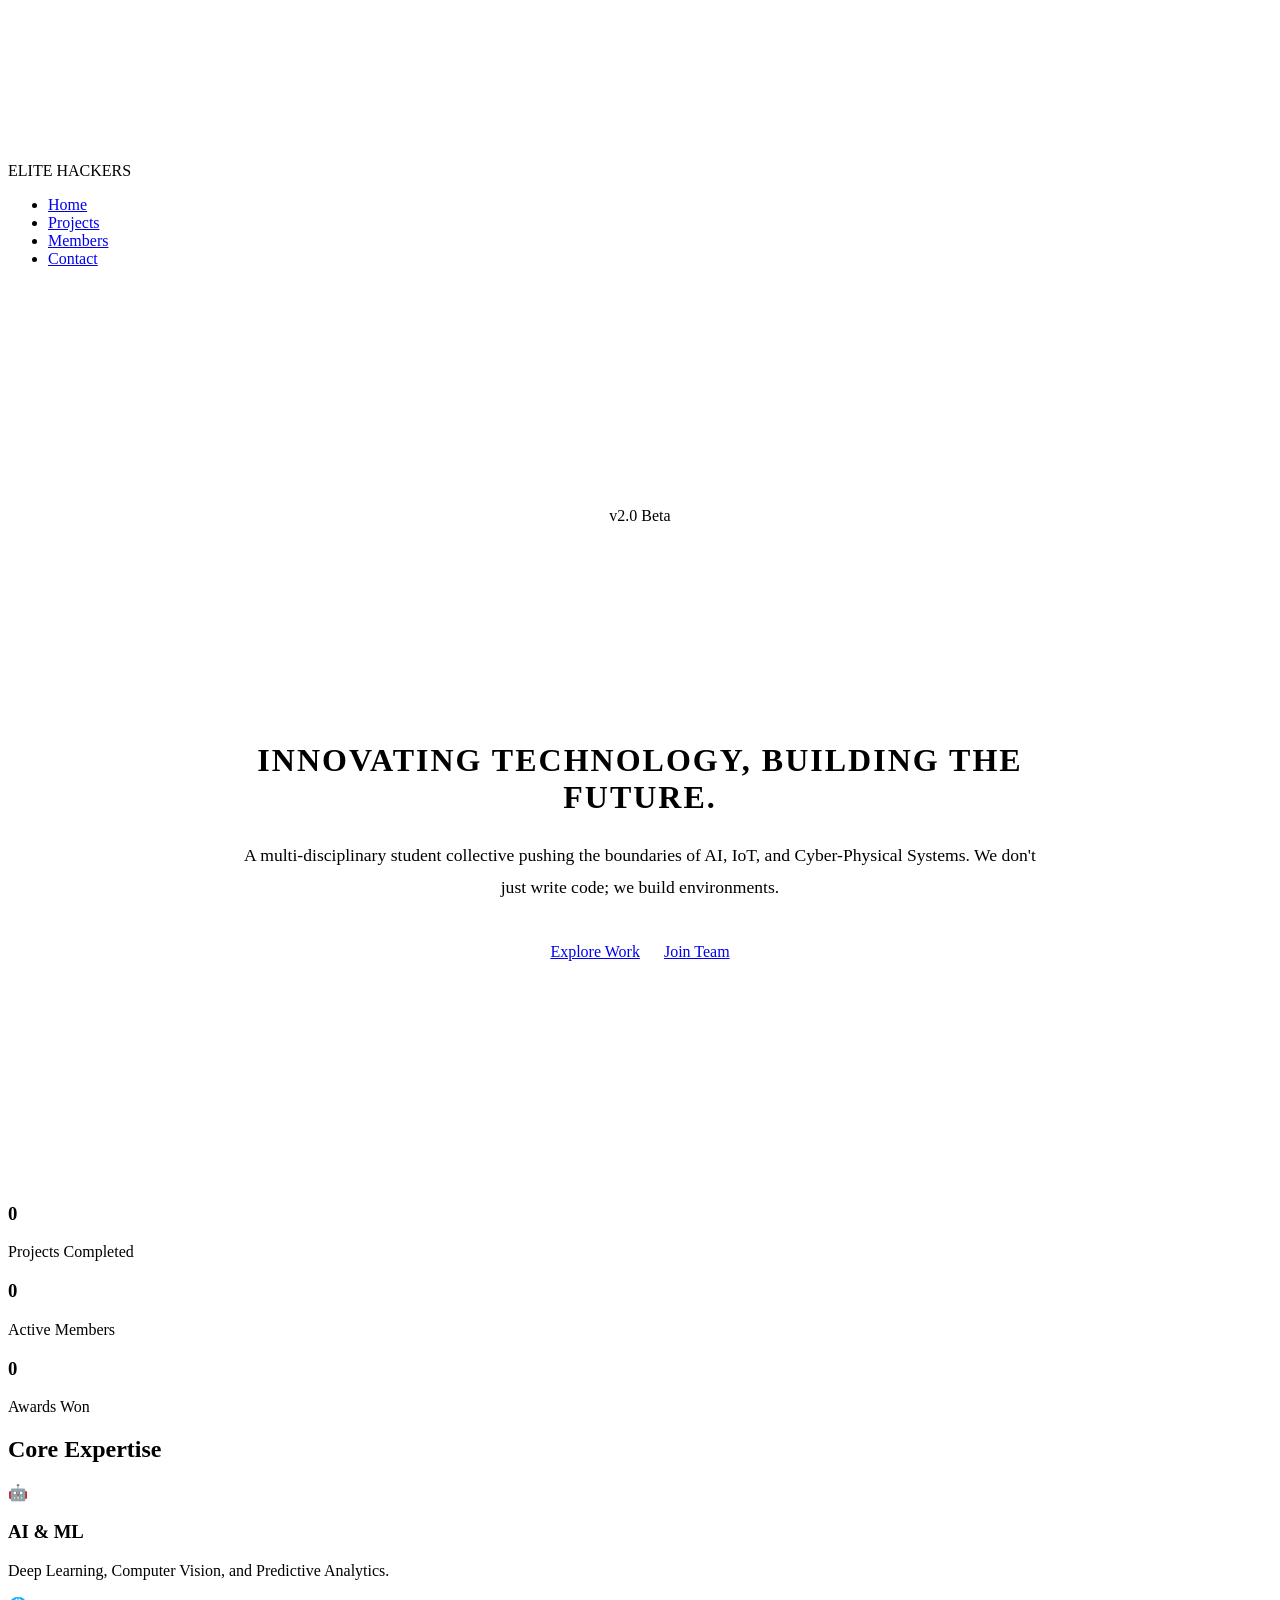
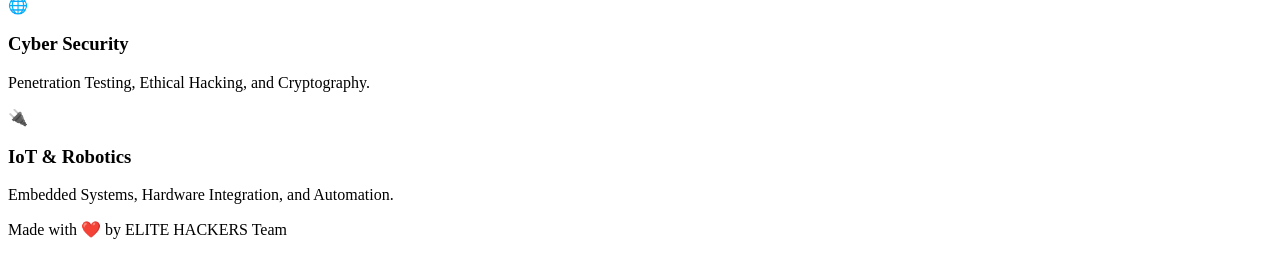
==== index.html @ 96a6b750 "Add files via upload" ====
<!DOCTYPE html>
<html lang="en">
<head>
    <meta charset="UTF-8">
    <meta name="viewport" content="width=device-width, initial-scale=1.0">
    <title>ELITE HACKERS - Portfolio</title>
    <link rel="stylesheet" href="style.css">
    <!-- Specific styles for the home page hero -->
    <style>
        .hero {
            height: 100vh;
            display: flex;
            align-items: center;
            justify-content: center;
            text-align: center;
            position: relative;
            z-index: 10;
        }
        .hero-content {
            max-width: 800px;
            padding: 2rem;
        }
        .hero-title {
            font-size: clamp(3rem, 8vw, 6rem);
            color: #fff;
            margin-bottom: 1rem;
            text-shadow: 0 0 10px var(--neon-blue), 0 0 40px var(--neon-blue);
            animation: pulseGlow 3s infinite alternate;
        }
        .hero-subtitle {
            font-family: var(--font-heading);
            font-size: clamp(1.2rem, 3vw, 2rem);
            color: var(--neon-green);
            margin-bottom: 1.5rem;
            text-transform: uppercase;
            letter-spacing: 2px;
        }
        .hero-desc {
            font-size: 1.1rem;
            color: var(--text-secondary);
            margin-bottom: 2.5rem;
            line-height: 1.8;
        }
        .hero-buttons {
            display: flex;
            gap: 1.5rem;
            justify-content: center;
            flex-wrap: wrap;
        }
        @keyframes pulseGlow {
            0% {
                text-shadow: 0 0 10px var(--neon-blue), 0 0 40px var(--neon-blue);
            }
            100% {
                text-shadow: 0 0 20px var(--neon-blue), 0 0 60px var(--neon-blue), 0 0 80px var(--neon-blue);
            }
        }
    </style>
</head>
<body class="smooth-scroll">
    <!-- Animated Background -->
    <canvas id="bg-canvas"></canvas>
    <!-- Navigation -->
    <header>
        <nav class="container">
            <div class="logo">ELITE <span>HACKERS</span></div>
            <ul class="nav-links">
                <li><a href="index.html">Home</a></li>
                <li><a href="projects.html">Projects</a></li>
                <li><a href="members.html">Members</a></li>
                <li><a href="contact.html">Contact</a></li>
            </ul>
            <div class="menu-toggle">
                <span></span>
                <span></span>
                <span></span>
            </div>
        </nav>
    </header>
    <!-- Hero Section -->
    <main>
        <section class="hero container">
            <div class="hero-content fade-in">
                <div class="badge neon-text">v2.0 Beta</div>
                <h1 class="hero-title">ELITE HACKERS</h1>
                <div class="glitch-wrapper">
                    <h2 class="hero-subtitle glitch" data-text="Innovating Technology, Building the Future.">Innovating Technology, Building the Future.</h2>
                </div>
                <p class="hero-desc">
                    A multi-disciplinary student collective pushing the boundaries of AI, IoT, and Cyber-Physical Systems. We don't just write code; we build environments.
                </p>
                <div class="hero-buttons">
                    <a href="projects.html" class="btn btn-primary"><span>Explore Work</span></a>
                    <a href="contact.html" class="btn btn-secondary"><span>Join Team</span></a>
                </div>
            </div>
        </section>
        <!-- Stats Section -->
        <section class="stats container">
            <div class="stat-item fade-in">
                <h3 class="stat-number" data-target="25">0</h3>
                <p class="stat-label">Projects Completed</p>
            </div>
            <div class="stat-item fade-in">
                <h3 class="stat-number" data-target="15">0</h3>
                <p class="stat-label">Active Members</p>
            </div>
            <div class="stat-item fade-in">
                <h3 class="stat-number" data-target="10">0</h3>
                <p class="stat-label">Awards Won</p>
            </div>
        </section>
        <!-- Technical Excellence (Skills Matrix) -->
        <section class="skills container">
            <h2 class="section-title">Core Expertise</h2>
            <div class="skills-grid">
                <div class="skill-card fade-in">
                    <div class="skill-icon">🤖</div>
                    <h3>AI & ML</h3>
                    <p>Deep Learning, Computer Vision, and Predictive Analytics.</p>
                </div>
                <div class="skill-card fade-in">
                    <div class="skill-icon">🌐</div>
                    <h3>Cyber Security</h3>
                    <p>Penetration Testing, Ethical Hacking, and Cryptography.</p>
                </div>
                <div class="skill-card fade-in">
                    <div class="skill-icon">🔌</div>
                    <h3>IoT & Robotics</h3>
                    <p>Embedded Systems, Hardware Integration, and Automation.</p>
                </div>
            </div>
        </section>
    </main>
    <!-- Footer -->
    <footer>
        <div class="container">
            <p>Made with ❤️ by <span>ELITE HACKERS</span> Team</p>
        </div>
    </footer>
    <script src="script.js"></script>
</body>
</html>
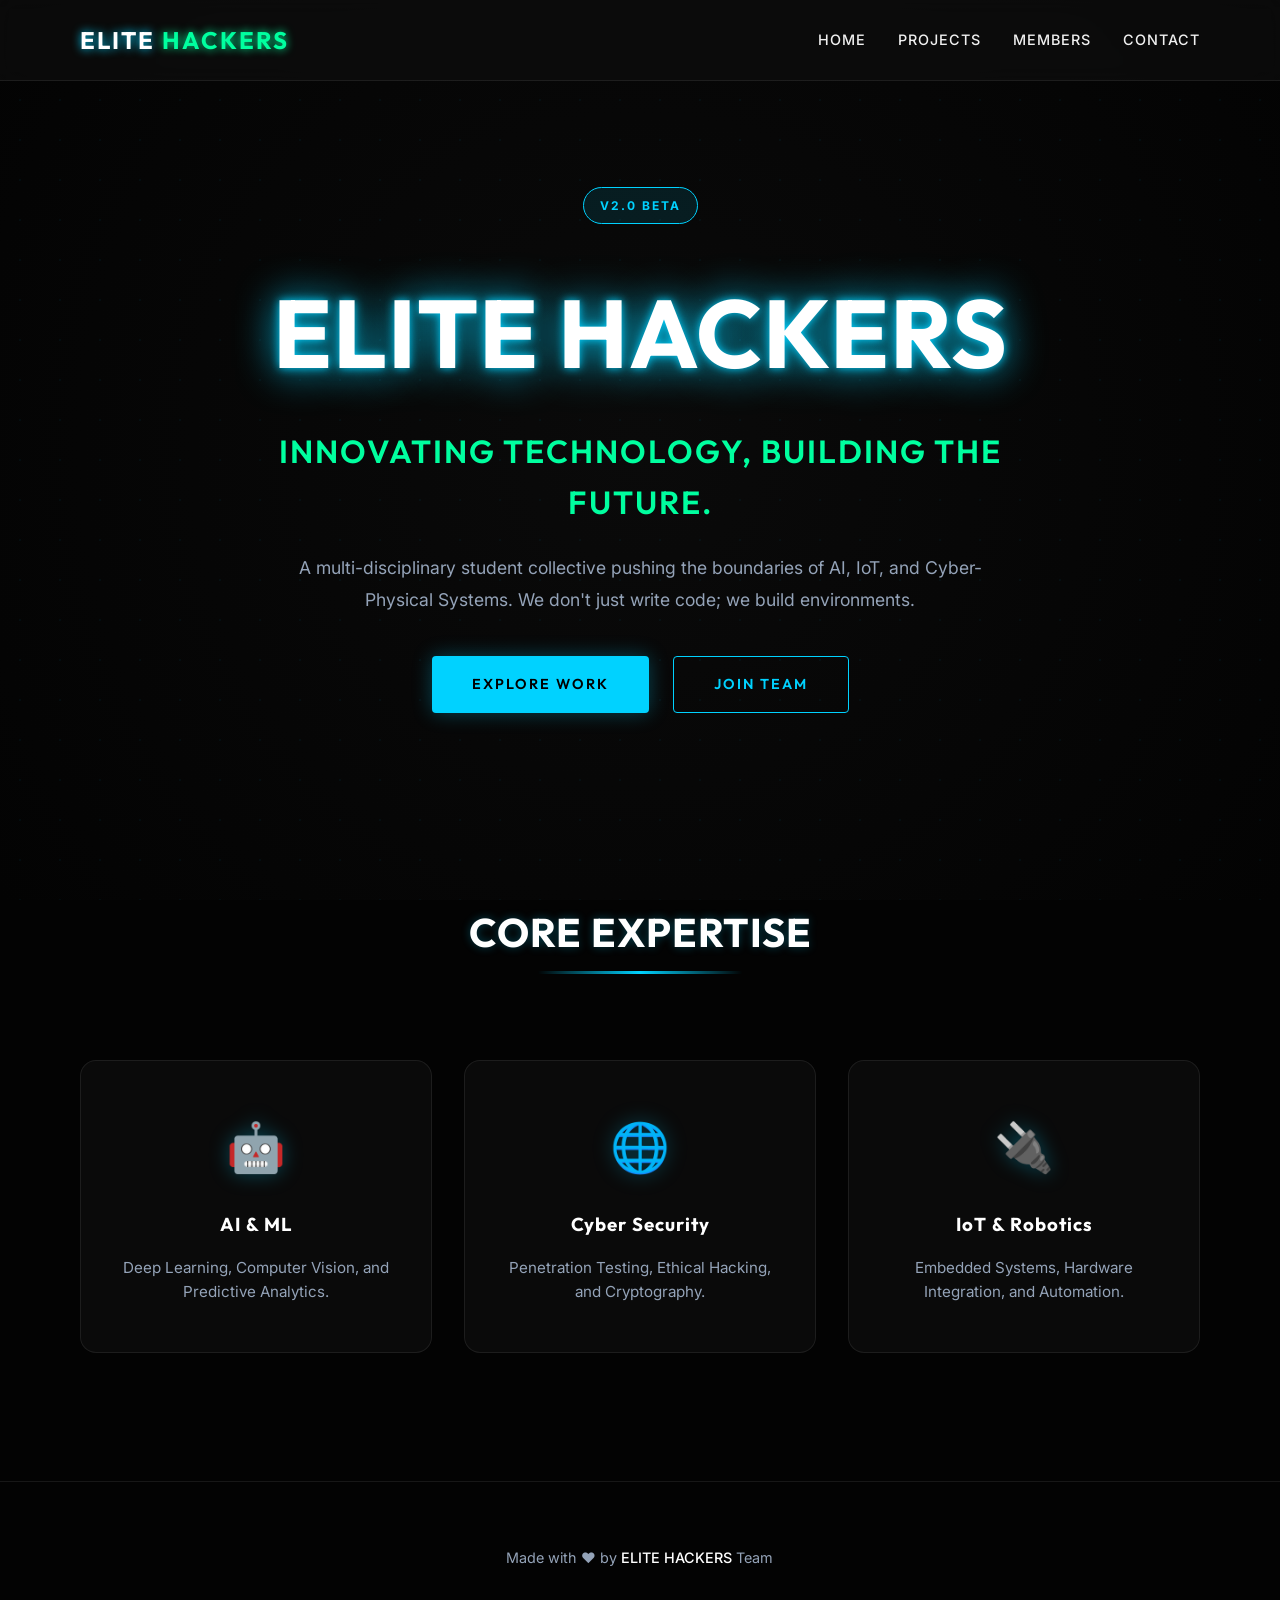
==== commit 78c08be2: "Add files via upload" ====
--- a/index.html
+++ b/index.html
@@ -83,9 +83,7 @@
             <div class="hero-content fade-in">
                 <div class="badge neon-text">v2.0 Beta</div>
                 <h1 class="hero-title">ELITE HACKERS</h1>
-                <div class="glitch-wrapper">
-                    <h2 class="hero-subtitle glitch" data-text="Innovating Technology, Building the Future.">Innovating Technology, Building the Future.</h2>
-                </div>
+                <h2 class="hero-subtitle">Innovating Technology, Building the Future.</h2>
                 <p class="hero-desc">
                     A multi-disciplinary student collective pushing the boundaries of AI, IoT, and Cyber-Physical Systems. We don't just write code; we build environments.
                 </p>
@@ -93,21 +91,6 @@
                     <a href="projects.html" class="btn btn-primary"><span>Explore Work</span></a>
                     <a href="contact.html" class="btn btn-secondary"><span>Join Team</span></a>
                 </div>
-            </div>
-        </section>
-        <!-- Stats Section -->
-        <section class="stats container">
-            <div class="stat-item fade-in">
-                <h3 class="stat-number" data-target="25">0</h3>
-                <p class="stat-label">Projects Completed</p>
-            </div>
-            <div class="stat-item fade-in">
-                <h3 class="stat-number" data-target="15">0</h3>
-                <p class="stat-label">Active Members</p>
-            </div>
-            <div class="stat-item fade-in">
-                <h3 class="stat-number" data-target="10">0</h3>
-                <p class="stat-label">Awards Won</p>
             </div>
         </section>
         <!-- Technical Excellence (Skills Matrix) -->
--- a/style.css
+++ b/style.css
@@ -0,0 +1,420 @@
+@import url('https://fonts.googleapis.com/css2?family=Outfit:wght@300;400;500;600;700&family=Inter:wght@300;400;500;600&display=swap');
+
+:root {
+  /* Color Palette - Deeper, more sophisticated neon */
+  --bg-color: #030303;
+  --bg-secondary: #0a0a0a;
+  --text-primary: #f0f0f0;
+  --text-secondary: #94a3b8;
+  
+  /* Neon Accents - Cyberpunk 2077 inspired palette */
+  --neon-blue: #00d2ff;
+  --neon-purple: #9d50bb;
+  --neon-green: #00ff9f;
+  
+  --neon-glow-blue: rgba(0, 210, 255, 0.3);
+  --neon-glow-purple: rgba(157, 80, 187, 0.3);
+  
+  /* Glassmorphism 2.0 */
+  --glass-bg: rgba(15, 15, 15, 0.6);
+  --glass-border: rgba(255, 255, 255, 0.08);
+  --glass-blur: 15px;
+
+  /* Fonts */
+  --font-heading: 'Outfit', sans-serif;
+  --font-body: 'Inter', sans-serif;
+
+  /* Transitions */
+  --transition-fast: 0.2s cubic-bezier(0.4, 0, 0.2, 1);
+  --transition-normal: 0.4s cubic-bezier(0.4, 0, 0.2, 1);
+  --transition-slow: 0.6s cubic-bezier(0.4, 0, 0.2, 1);
+}
+
+* {
+  margin: 0;
+  padding: 0;
+  box-sizing: border-box;
+}
+
+/* Canvas Background */
+#bg-canvas {
+  position: fixed;
+  top: 0;
+  left: 0;
+  width: 100%;
+  height: 100%;
+  z-index: -2;
+  background: radial-gradient(circle at center, #0a0a0a 0%, #030303 100%);
+}
+
+body {
+  background-color: var(--bg-color);
+  color: var(--text-primary);
+  font-family: var(--font-body);
+  line-height: 1.6;
+  overflow-x: hidden;
+  position: relative;
+  scrollbar-width: thin;
+  scrollbar-color: var(--neon-blue) transparent;
+}
+
+/* Custom Scrollbar */
+::-webkit-scrollbar {
+  width: 6px;
+}
+::-webkit-scrollbar-track {
+  background: var(--bg-color);
+}
+::-webkit-scrollbar-thumb {
+  background: var(--neon-blue);
+  border-radius: 10px;
+}
+
+body::before {
+  content: "";
+  position: fixed;
+  top: 0;
+  left: 0;
+  width: 100%;
+  height: 100%;
+  background-image: 
+    radial-gradient(var(--neon-glow-blue) 1px, transparent 1px);
+  background-size: 40px 40px;
+  opacity: 0.15;
+  z-index: -1;
+  pointer-events: none;
+}
+
+h1, h2, h3, h4, h5, h6 {
+  font-family: var(--font-heading);
+  letter-spacing: 1px;
+}
+
+a {
+  text-decoration: none;
+  color: inherit;
+}
+
+ul {
+  list-style: none;
+}
+
+/* --- Layout Utilities --- */
+.container {
+  width: 90%;
+  max-width: 1200px;
+  margin: 0 auto;
+  padding: 0 1rem;
+}
+
+.section-title {
+  font-size: 2.5rem;
+  text-align: center;
+  margin-bottom: 3rem;
+  color: #fff;
+  text-transform: uppercase;
+  text-shadow: 0 0 10px var(--neon-glow-blue);
+  position: relative;
+  display: inline-block;
+  left: 50%;
+  transform: translateX(-50%);
+}
+.section-title::after {
+  content: '';
+  position: absolute;
+  bottom: -10px;
+  left: 50%;
+  transform: translateX(-50%);
+  width: 60%;
+  height: 3px;
+  background: linear-gradient(90deg, transparent, var(--neon-blue), transparent);
+}
+
+.pt-main {
+  padding-top: 100px; /* Accounts for fixed header */
+  min-height: calc(100vh - 80px); /* Height minus footer */
+}
+
+/* --- Navigation --- */
+header {
+  position: fixed;
+  top: 0;
+  width: 100%;
+  background: var(--glass-bg);
+  backdrop-filter: blur(10px);
+  -webkit-backdrop-filter: blur(10px);
+  border-bottom: 1px solid var(--glass-border);
+  z-index: 1000;
+  transition: var(--transition-normal);
+}
+
+nav {
+  display: flex;
+  justify-content: space-between;
+  align-items: center;
+  height: 80px;
+}
+
+.logo {
+  font-family: var(--font-heading);
+  font-size: 1.5rem;
+  font-weight: 700;
+  color: #fff;
+  text-transform: uppercase;
+  letter-spacing: 2px;
+  text-shadow: 0 0 10px var(--neon-blue);
+}
+.logo span {
+  color: var(--neon-green);
+  text-shadow: 0 0 10px var(--neon-green);
+}
+
+.nav-links {
+  display: flex;
+  gap: 2rem;
+}
+
+.nav-links li a {
+  font-weight: 500;
+  text-transform: uppercase;
+  font-size: 0.9rem;
+  letter-spacing: 1px;
+  position: relative;
+  transition: color var(--transition-fast);
+}
+
+.nav-links li a:hover,
+.nav-links li a.active {
+  color: var(--neon-blue);
+  text-shadow: 0 0 8px var(--neon-glow-blue);
+}
+
+.nav-links li a::after {
+  content: '';
+  position: absolute;
+  bottom: -5px;
+  left: 0;
+  width: 0%;
+  height: 2px;
+  background: var(--neon-blue);
+  box-shadow: 0 0 8px var(--neon-blue);
+  transition: width var(--transition-normal);
+}
+
+.nav-links li a:hover::after,
+.nav-links li a.active::after {
+  width: 100%;
+}
+
+.menu-toggle {
+  display: none;
+  cursor: pointer;
+  flex-direction: column;
+  gap: 5px;
+}
+.menu-toggle span {
+  display: block;
+  width: 25px;
+  height: 3px;
+  background-color: #fff;
+  transition: var(--transition-fast);
+}
+
+/* --- Buttons --- */
+.btn {
+  display: inline-flex;
+  align-items: center;
+  justify-content: center;
+  padding: 1rem 2.5rem;
+  font-family: var(--font-heading);
+  font-size: 0.9rem;
+  font-weight: 600;
+  text-transform: uppercase;
+  letter-spacing: 2px;
+  border-radius: 4px;
+  cursor: pointer;
+  transition: all var(--transition-normal);
+  background: transparent;
+  color: #fff;
+  position: relative;
+  overflow: hidden;
+  border: 1px solid rgba(255, 255, 255, 0.1);
+}
+
+.btn span {
+  position: relative;
+  z-index: 2;
+}
+
+.btn-primary {
+  background: var(--neon-blue);
+  box-shadow: 0 0 20px var(--neon-glow-blue);
+  color: #000;
+  border: none;
+}
+
+.btn-primary:hover {
+  box-shadow: 0 0 40px var(--neon-blue);
+  transform: translateY(-3px);
+}
+
+.btn-secondary {
+  border: 1px solid var(--neon-blue);
+  background: transparent;
+  color: var(--neon-blue);
+}
+
+.btn-secondary:hover {
+  background: var(--neon-blue);
+  color: #000;
+  box-shadow: 0 0 20px var(--neon-blue);
+  transform: translateY(-3px);
+}
+
+/* --- Stats Section --- */
+.stats {
+  display: grid;
+  grid-template-columns: repeat(auto-fit, minmax(200px, 1fr));
+  gap: 2rem;
+  margin: 4rem auto;
+  text-align: center;
+}
+
+.stat-item {
+  padding: 2rem;
+  background: var(--glass-bg);
+  border: 1px solid var(--glass-border);
+  border-radius: 12px;
+}
+
+.stat-number {
+  font-family: var(--font-heading);
+  font-size: 3rem;
+  color: var(--neon-blue);
+  margin-bottom: 0.5rem;
+  text-shadow: 0 0 10px var(--neon-glow-blue);
+}
+
+.stat-label {
+  font-size: 0.9rem;
+  color: var(--text-secondary);
+  text-transform: uppercase;
+  letter-spacing: 1px;
+}
+
+/* --- Skills Matrix --- */
+.skills-grid {
+  display: grid;
+  grid-template-columns: repeat(auto-fit, minmax(300px, 1fr));
+  gap: 2rem;
+  margin-top: 3rem;
+}
+
+.skill-card {
+  padding: 3rem 2rem;
+  background: var(--glass-bg);
+  border: 1px solid var(--glass-border);
+  border-radius: 16px;
+  transition: all var(--transition-normal);
+  text-align: center;
+}
+
+.skill-card:hover {
+  border-color: var(--neon-blue);
+  transform: translateY(-10px);
+  background: rgba(0, 210, 255, 0.05);
+}
+
+.skill-icon {
+  font-size: 3rem;
+  margin-bottom: 1.5rem;
+  filter: drop-shadow(0 0 10px var(--neon-glow-blue));
+}
+
+.skill-card h3 {
+  margin-bottom: 1rem;
+  color: #fff;
+}
+
+.skill-card p {
+  color: var(--text-secondary);
+  font-size: 0.95rem;
+}
+
+/* Hero Subtitle refined */
+.hero-subtitle {
+  position: relative;
+  font-weight: 600;
+  text-align: center;
+  display: block;
+}
+
+/* Badge */
+.badge {
+  display: inline-block;
+  padding: 0.5rem 1rem;
+  background: rgba(0, 210, 255, 0.1);
+  border: 1px solid var(--neon-blue);
+  border-radius: 20px;
+  font-size: 0.75rem;
+  font-weight: 700;
+  color: var(--neon-blue);
+  text-transform: uppercase;
+  letter-spacing: 2px;
+  margin-bottom: 2rem;
+}
+
+/* --- Footer --- */
+footer {
+  text-align: center;
+  padding: 4rem 2rem;
+  border-top: 1px solid var(--glass-border);
+  background: var(--bg-color);
+  font-size: 0.9rem;
+  color: var(--text-secondary);
+  margin-top: 8rem;
+}
+footer span {
+  color: #fff;
+  font-weight: 500;
+}
+
+/* --- Responsive --- */
+@media (max-width: 768px) {
+  .menu-toggle {
+    display: flex;
+  }
+  .nav-links {
+    position: absolute;
+    top: 80px;
+    left: -100%;
+    width: 100%;
+    height: calc(100vh - 80px);
+    background: var(--bg-color);
+    flex-direction: column;
+    align-items: center;
+    justify-content: center;
+    gap: 3rem;
+    transition: left var(--transition-normal);
+  }
+  .nav-links.active {
+    left: 0;
+  }
+  .section-title {
+    font-size: 2rem;
+  }
+}
+
+/* --- Animations --- */
+.fade-in {
+  opacity: 0;
+  transform: translateY(20px);
+  animation: fadeIn 0.8s forwards ease-out;
+}
+
+@keyframes fadeIn {
+  to {
+    opacity: 1;
+    transform: translateY(0);
+  }
+}
